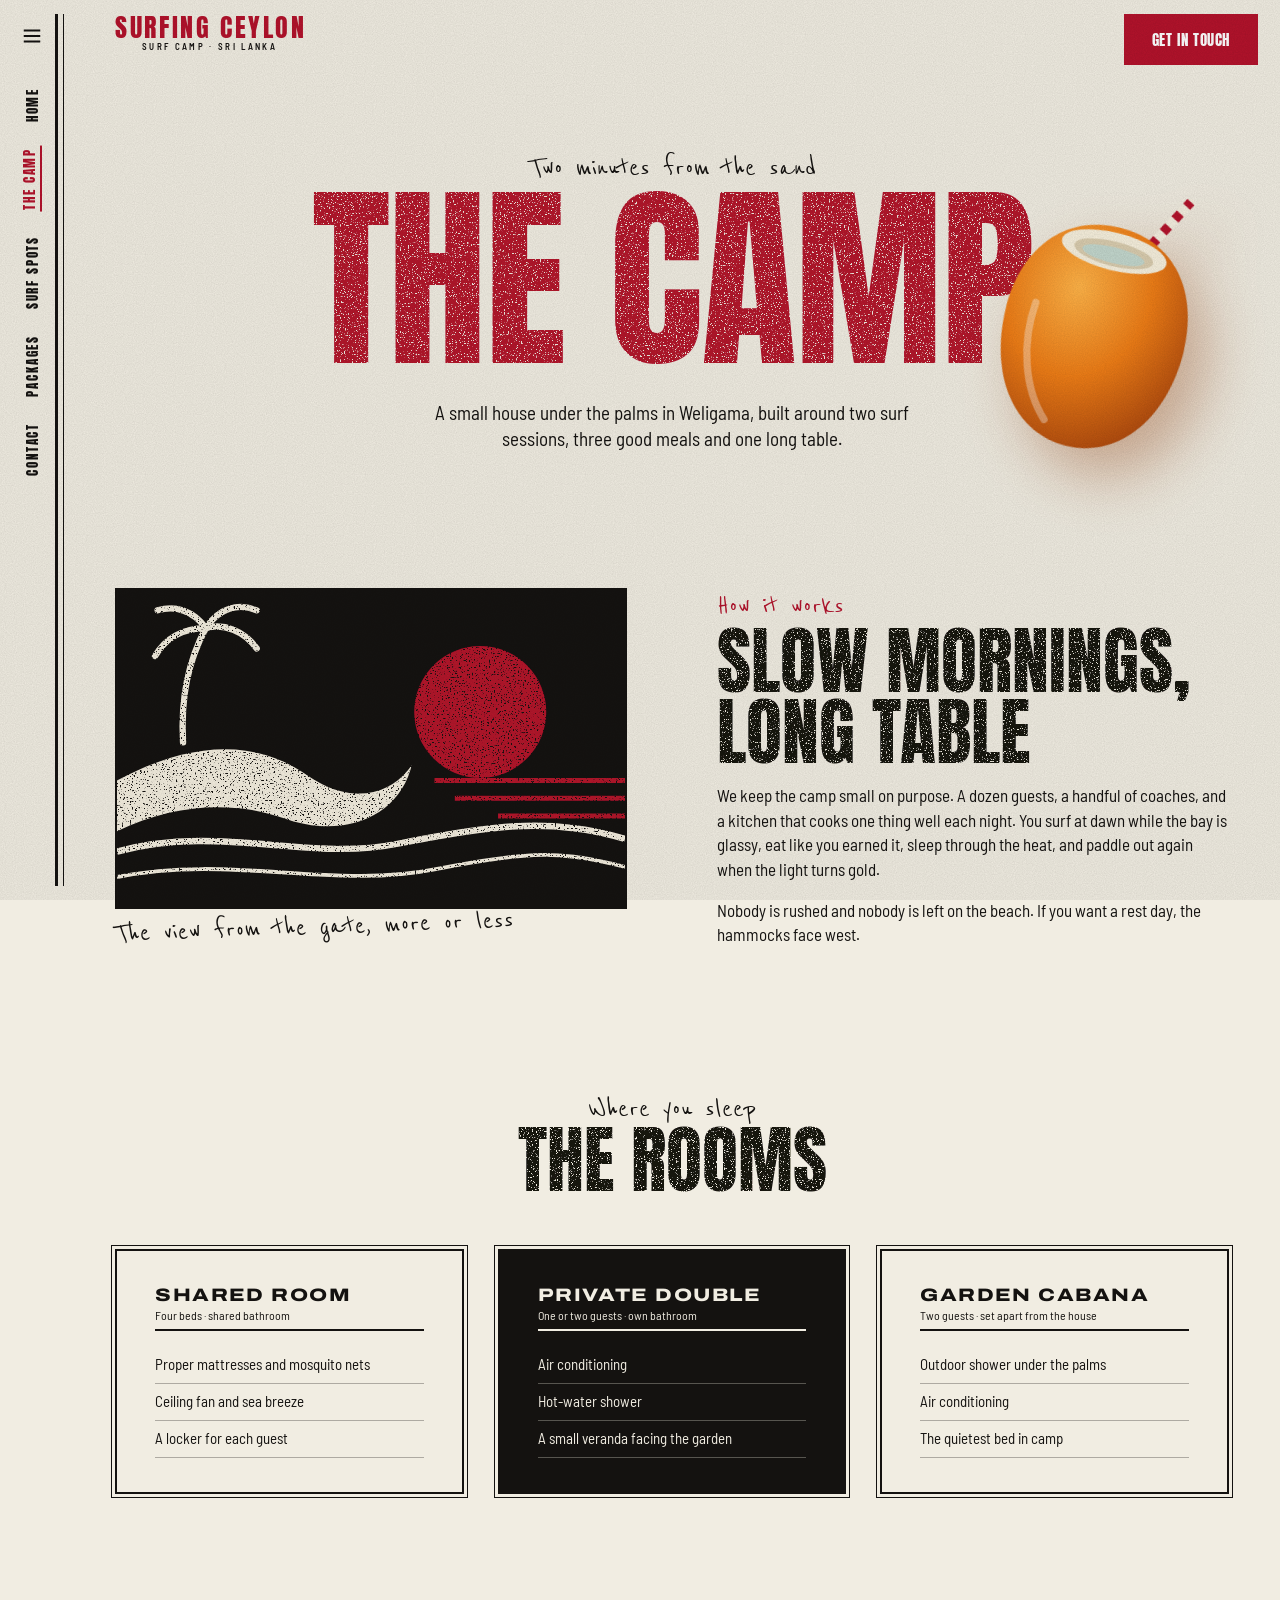
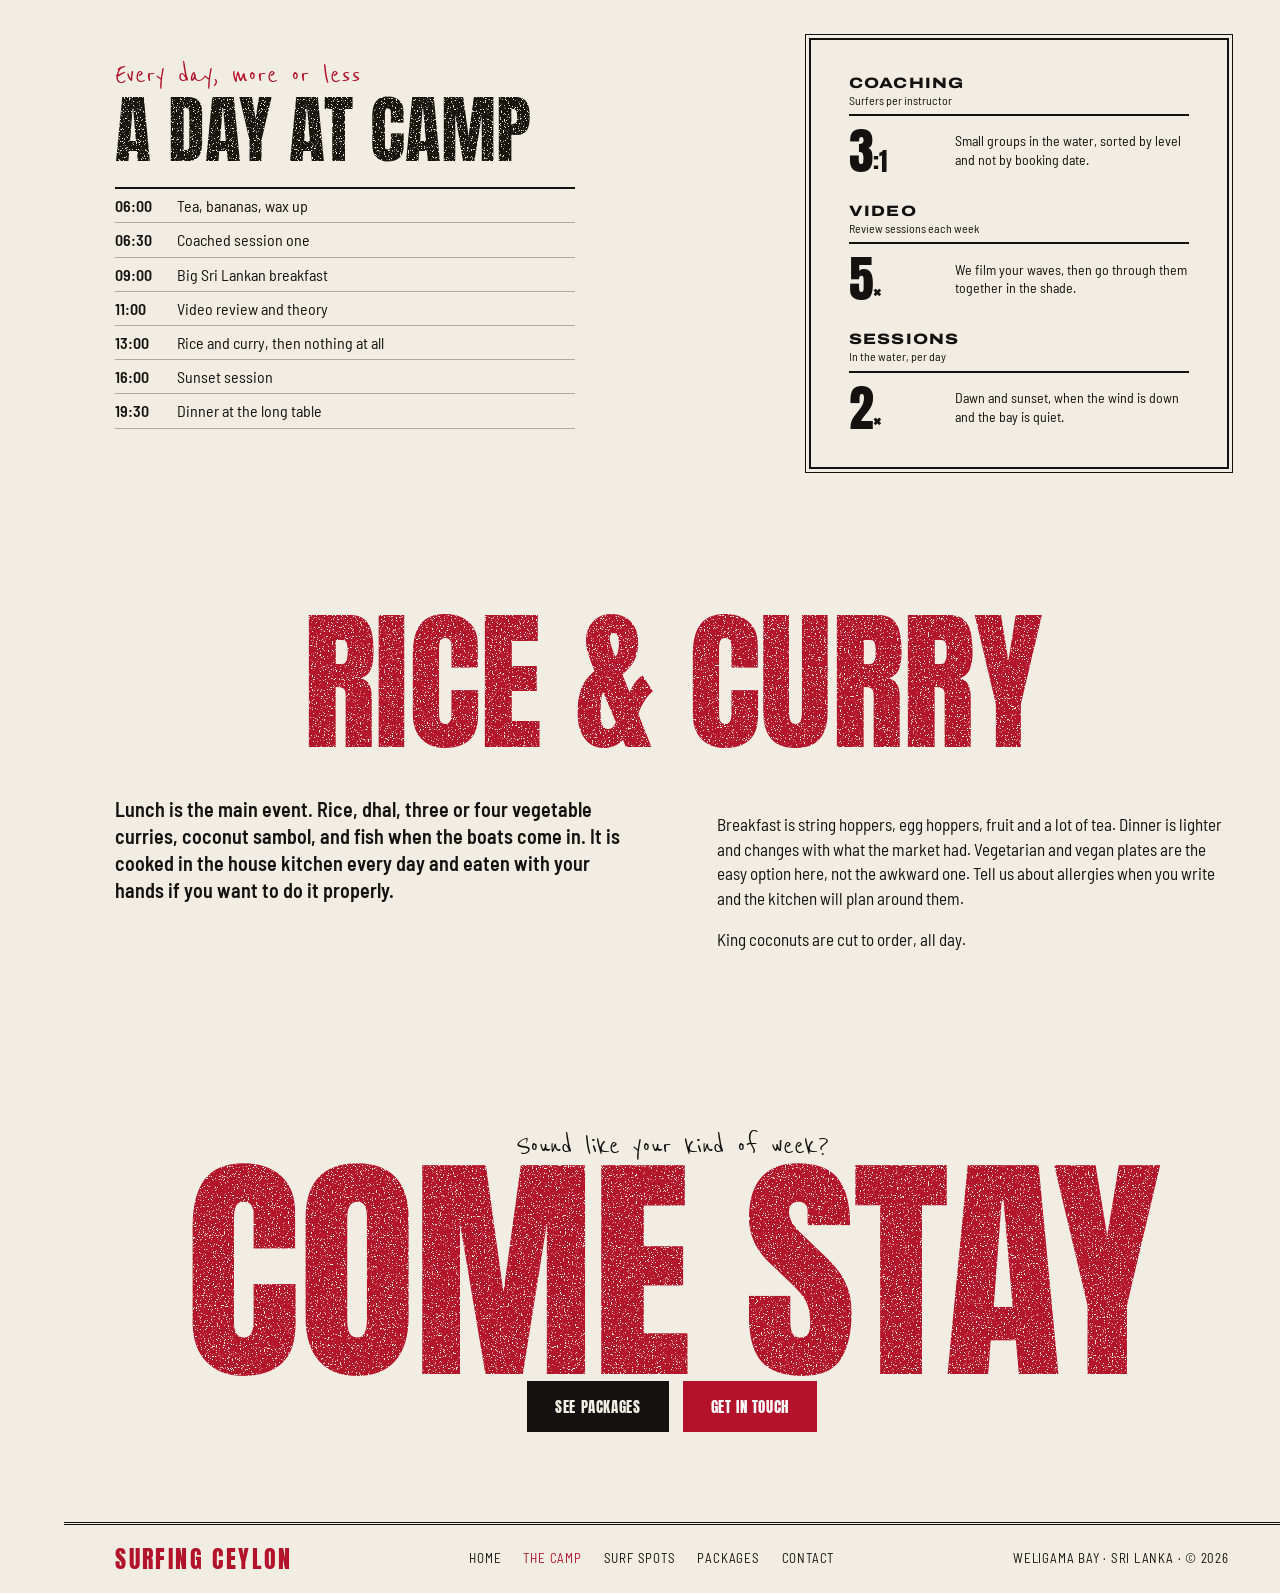
==== camp.html @ f2f85278 "Add Surfing Ceylon five-page site Co-Authored-By: Claude Fable 5.2 <noreply@anthropic.com>" ====
<!DOCTYPE html>
<html lang="en">
<head>
<meta charset="utf-8">
<meta name="viewport" content="width=device-width, initial-scale=1">
<title>The Camp — Surfing Ceylon</title>
<meta name="description" content="Rooms, food, coaching and daily life at Surfing Ceylon, a small surf camp two minutes from the sand in Weligama, Sri Lanka.">
<link rel="preconnect" href="https://fonts.googleapis.com">
<link rel="preconnect" href="https://fonts.gstatic.com" crossorigin>
<link href="https://fonts.googleapis.com/css2?family=Anton&family=Archivo:wdth,wght@125,800&family=Barlow+Semi+Condensed:wght@400;500;600&family=Reenie+Beanie&display=swap" rel="stylesheet">
<link rel="stylesheet" href="css/style.css">
</head>
<body data-page="camp">

<main>
  <section class="page-hero">
    <p class="script">Two minutes from the sand</p>
    <h1 class="mega red rough">The Camp</h1>
    <p class="intro">A small house under the palms in Weligama, built around two surf sessions, three good meals and one long table.</p>
    <svg class="hero-obj obj-coconut" viewBox="0 0 300 380" aria-hidden="true"><use href="#coconut"/></svg>
  </section>

  <section class="band split">
    <figure class="print wide-print">
      <svg viewBox="0 0 400 250" role="img" aria-label="Linocut of a sunset over a rolling wave"><use href="#linocut"/></svg>
      <figcaption class="script">The view from the gate, more or less</figcaption>
    </figure>
    <div class="copy">
      <p class="script">How it works</p>
      <h2 class="display rough">Slow mornings,<br>long table</h2>
      <p>We keep the camp small on purpose. A dozen guests, a handful of coaches, and a kitchen that cooks one thing well each night. You surf at dawn while the bay is glassy, eat like you earned it, sleep through the heat, and paddle out again when the light turns gold.</p>
      <p>Nobody is rushed and nobody is left on the beach. If you want a rest day, the hammocks face west.</p>
    </div>
  </section>

  <section class="band">
    <div class="section-head">
      <p class="script">Where you sleep</p>
      <h2 class="display rough">The rooms</h2>
    </div>
    <div class="pack-grid">
      <article class="spec pack">
        <h3>Shared Room</h3>
        <p class="stat-sub">Four beds · shared bathroom</p>
        <ul>
          <li>Proper mattresses and mosquito nets</li>
          <li>Ceiling fan and sea breeze</li>
          <li>A locker for each guest</li>
        </ul>
      </article>
      <article class="spec pack featured">
        <h3>Private Double</h3>
        <p class="stat-sub">One or two guests · own bathroom</p>
        <ul>
          <li>Air conditioning</li>
          <li>Hot-water shower</li>
          <li>A small veranda facing the garden</li>
        </ul>
      </article>
      <article class="spec pack">
        <h3>Garden Cabana</h3>
        <p class="stat-sub">Two guests · set apart from the house</p>
        <ul>
          <li>Outdoor shower under the palms</li>
          <li>Air conditioning</li>
          <li>The quietest bed in camp</li>
        </ul>
      </article>
    </div>
  </section>

  <section class="band split">
    <div class="copy">
      <p class="script">Every day, more or less</p>
      <h2 class="display rough">A day at camp</h2>
      <ul class="day">
        <li><b>06:00</b> Tea, bananas, wax up</li>
        <li><b>06:30</b> Coached session one</li>
        <li><b>09:00</b> Big Sri Lankan breakfast</li>
        <li><b>11:00</b> Video review and theory</li>
        <li><b>13:00</b> Rice and curry, then nothing at all</li>
        <li><b>16:00</b> Sunset session</li>
        <li><b>19:30</b> Dinner at the long table</li>
      </ul>
    </div>
    <div class="spec">
      <div class="stat">
        <h3>Coaching</h3>
        <p class="stat-sub">Surfers per instructor</p>
        <div class="stat-row"><strong>3<small>:1</small></strong><span>Small groups in the water, sorted by level and not by booking date.</span></div>
      </div>
      <div class="stat">
        <h3>Video</h3>
        <p class="stat-sub">Review sessions each week</p>
        <div class="stat-row"><strong>5<small>×</small></strong><span>We film your waves, then go through them together in the shade.</span></div>
      </div>
      <div class="stat">
        <h3>Sessions</h3>
        <p class="stat-sub">In the water, per day</p>
        <div class="stat-row"><strong>2<small>×</small></strong><span>Dawn and sunset, when the wind is down and the bay is quiet.</span></div>
      </div>
    </div>
  </section>

  <section class="band food">
    <h2 class="mega mid red rough">Rice &amp; Curry</h2>
    <div class="split start">
      <p class="lead">Lunch is the main event. Rice, dhal, three or four vegetable curries, coconut sambol, and fish when the boats come in. It is cooked in the house kitchen every day and eaten with your hands if you want to do it properly.</p>
      <div class="copy">
        <p>Breakfast is string hoppers, egg hoppers, fruit and a lot of tea. Dinner is lighter and changes with what the market had. Vegetarian and vegan plates are the easy option here, not the awkward one. Tell us about allergies when you write and the kitchen will plan around them.</p>
        <p>King coconuts are cut to order, all day.</p>
      </div>
    </div>
  </section>

  <section class="book">
    <p class="script">Sound like your kind of week?</p>
    <h2 class="mega red rough wide">Come stay</h2>
    <div class="book-actions">
      <a class="btn btn-black" href="packages.html">See packages</a>
      <a class="btn btn-red" href="contact.html">Get in touch</a>
    </div>
  </section>
</main>

<script src="js/site.js"></script>
</body>
</html>
---- css/style.css ----
:root {
  --paper: #f1ede2;
  --ink: #141210;
  --red: #b3122b;
  --rail: 64px;
  --pad: clamp(20px, 4vw, 56px);
  --gap: clamp(200px, 23vw, 310px); /* centre lane kept clear for the board */
}

* { box-sizing: border-box; margin: 0; }
html { scroll-behavior: smooth; }
body {
  background: var(--paper);
  color: var(--ink);
  font: 400 17px/1.45 "Barlow Semi Condensed", "Arial Narrow", sans-serif;
  padding-left: var(--rail);
  overflow-x: hidden;
}
/* paper grain */
body::before {
  content: "";
  position: fixed; inset: 0; z-index: 50; pointer-events: none;
  background: url("data:image/svg+xml,%3Csvg xmlns='http://www.w3.org/2000/svg' width='220' height='220'%3E%3Cfilter id='n'%3E%3CfeTurbulence type='fractalNoise' baseFrequency='.9' numOctaves='2'/%3E%3CfeColorMatrix values='0 0 0 0 0 0 0 0 0 0 0 0 0 0 0 0 0 0 .5 0'/%3E%3C/filter%3E%3Crect width='220' height='220' filter='url(%23n)'/%3E%3C/svg%3E");
  opacity: .22; mix-blend-mode: multiply;
}
.defs { position: absolute; }
a { color: inherit; }
.sr-only { position: absolute; width: 1px; height: 1px; overflow: hidden; clip-path: inset(50%); }

/* ---------- type ---------- */
.mega, .display, .btn, .logo-name, .menu a, .splat h3, .price, .stat strong, .lineup b {
  font-family: Anton, Impact, "Arial Narrow Bold", sans-serif;
  font-weight: 400; text-transform: uppercase;
}
.mega { font-size: clamp(64px, 15.5vw, 250px); line-height: .9; text-align: center; letter-spacing: -.01em; }
.mega.wide { font-size: clamp(64px, 19vw, 320px); white-space: nowrap; }
.display { font-size: clamp(46px, 5.8vw, 96px); line-height: .95; }
.red { color: var(--red); }
.rough { filter: url(#rough); }
.script { font: 400 clamp(26px, 2.4vw, 34px)/1 "Reenie Beanie", "Segoe Script", cursive; }

.btn {
  display: inline-block; padding: 13px 26px 12px;
  font-size: 15px; letter-spacing: .04em; text-decoration: none;
  border: 2px solid var(--ink); transition: transform .15s, background .15s, color .15s;
}
.btn:hover { transform: translate(-2px, -2px); }
.btn-black { background: var(--ink); color: var(--paper); }
.btn-black:hover { background: var(--paper); color: var(--ink); }
.btn-red { background: var(--red); border-color: var(--red); color: #fff; }
.btn-red:hover { background: var(--paper); color: var(--red); }
:focus-visible { outline: 3px solid var(--red); outline-offset: 3px; }

/* ---------- chrome ---------- */
.rail {
  position: fixed; left: 0; top: 0; bottom: 0; width: var(--rail); z-index: 30;
  display: flex; flex-direction: column; align-items: center; gap: 14px; padding-top: 16px;
}
.rail::after { /* double rule */
  content: ""; position: absolute; right: 0; top: 14px; bottom: 14px; width: 5px;
  border-left: 3px solid var(--ink); border-right: 1px solid var(--ink);
}
.rail-btn {
  width: 40px; height: 40px; display: grid; place-items: center;
  background: none; border: 0; color: var(--ink); cursor: pointer;
}
.rail-btn:hover { color: var(--red); }

.top {
  position: fixed; left: var(--rail); right: 0; top: 0; z-index: 20;
  display: flex; justify-content: space-between; align-items: flex-start;
  padding: 14px 22px 0 var(--pad); pointer-events: none;
}
.top > * { pointer-events: auto; }
.logo { text-decoration: none; color: var(--red); display: grid; text-align: center; }
.logo-name { font-size: 26px; line-height: 1; letter-spacing: .1em; margin-right: -.1em; white-space: nowrap; }
.logo-sub { font: 600 9px/1.6 "Barlow Semi Condensed", sans-serif; letter-spacing: .26em; text-transform: uppercase; color: var(--ink); }

.menu {
  position: fixed; inset: 0 auto 0 0; width: min(420px, 100vw); z-index: 40;
  background: var(--paper); border-right: 3px double var(--ink);
  padding: 22px 34px; display: flex; flex-direction: column; gap: 6px;
  transform: translateX(-102%); transition: transform .3s ease, visibility .3s; visibility: hidden;
}
.menu[hidden] { display: flex; }
.menu.open { transform: none; visibility: visible; }
.menu a { font-size: 46px; line-height: 1.12; text-decoration: none; }
.menu a:hover { color: var(--red); }
.menu-close { align-self: flex-start; background: none; border: 0; cursor: pointer; font: 600 14px "Barlow Semi Condensed", sans-serif; letter-spacing: .12em; text-transform: uppercase; margin-bottom: 26px; padding: 8px 0; }
.menu .script { margin-top: auto; color: var(--red); }

/* ---------- the board ---------- */
.board {
  position: fixed; left: 0; top: 0; z-index: 10; pointer-events: none;
  height: min(80vh, 780px); aspect-ratio: 220 / 640;
  will-change: transform; transform-origin: 50% 50%;
  filter: drop-shadow(34px 26px 34px rgba(150, 20, 28, .34)) drop-shadow(6px 4px 6px rgba(20, 18, 16, .25));
  opacity: 0;
}
.board.ready { opacity: 1; }
.board svg { width: 100%; height: 100%; display: block; }

/* ---------- layout ---------- */
main { position: relative; }
section { padding-inline: var(--pad); position: relative; }
.tri { display: grid; grid-template-columns: minmax(0, 1fr) var(--gap) minmax(0, 1fr); align-items: center; }

.hero { min-height: 72vh; padding-top: 12vh; }
.hero-note { position: absolute; right: var(--pad); bottom: 3vh; transform: rotate(-3deg); }

.camp { min-height: 100vh; padding-block: 12vh; }
.camp .col-l { max-width: 400px; }
.camp .col-l .script { margin-bottom: 18px; }
.camp .col-l > p:not(.script) { margin: 22px 0 26px; }
.camp .col-r { justify-self: end; width: min(100%, 360px); }

.spec { border: 2px solid var(--ink); outline: 1px solid var(--ink); outline-offset: 3px; padding: 34px 38px; }
.stat + .stat { margin-top: 26px; }
.stat h3, .pack h3 { font: 800 15px/1.2 Archivo, sans-serif; font-stretch: 125%; letter-spacing: .08em; text-transform: uppercase; }
.stat-sub { font-size: 12px; border-bottom: 2px solid var(--ink); padding-bottom: 5px; }
.stat-row { display: grid; grid-template-columns: 96px 1fr; gap: 10px; align-items: center; padding-top: 10px; font-size: 14px; line-height: 1.35; }
.stat strong { font-size: 50px; line-height: 1; letter-spacing: -.01em; }
.stat strong small { font-size: .5em; }
.stat a { font-weight: 600; font-size: 11px; text-transform: uppercase; letter-spacing: .04em; white-space: nowrap; }

.salt { padding-bottom: 8vh; }
.salt .mega { margin-bottom: 2vh; }
.salt .tri { align-items: start; }
.print { max-width: 340px; }
.print svg { display: block; width: 100%; border: 2px solid var(--ink); }
.print figcaption { margin-top: 10px; transform: rotate(-2deg); transform-origin: left; }
.prose { justify-self: end; max-width: 360px; font-size: 15px; }
.prose .lead { font-weight: 600; font-size: 17px; line-height: 1.35; }
.prose h3 { font: 800 13px/1.2 Archivo, sans-serif; font-stretch: 125%; letter-spacing: .08em; text-transform: uppercase; margin: 26px 0 8px; }
.day { list-style: none; padding: 0; margin-bottom: 18px; border-top: 2px solid var(--ink); }
.day li { display: grid; grid-template-columns: 62px 1fr; padding: 5px 0; border-bottom: 1px solid rgba(20, 18, 16, .3); }
.day b { font-weight: 600; }

.spots { min-height: 108vh; }
.splat { position: absolute; width: clamp(300px, 34vw, 470px); aspect-ratio: 1; color: #fff; text-align: center; }
.splat svg { position: absolute; inset: 0; width: 100%; height: 100%; overflow: visible; fill: var(--red); }
.splat-txt { position: absolute; left: 58%; top: 42%; transform: translate(-50%, -50%); width: 48%; font-size: clamp(13px, 1.2vw, 17px); line-height: 1.3; }
.splat h3 { font-size: clamp(20px, 2vw, 28px); line-height: 1.1; display: inline-block; border-bottom: 2px solid currentColor; margin-bottom: 8px; letter-spacing: .02em; }
.s1 { left: 3%; top: 4vh; }
.s2 { left: 15%; top: 44vh; width: clamp(280px, 30vw, 420px); }
.s2 svg { transform: rotate(-14deg); }
.s3 { right: 1%; top: 22vh; width: clamp(340px, 40vw, 560px); }
.s3 svg { fill: var(--ink); transform: rotate(10deg); }
.s3 .splat-txt { left: 57%; top: 43%; }
.coconut { position: absolute; left: 2%; bottom: -6vh; width: clamp(180px, 22vw, 320px); transform: rotate(-16deg); filter: drop-shadow(26px 22px 28px rgba(150, 60, 10, .35)); z-index: 2; }

.quiver { padding-block: 14vh 10vh; text-align: center; }
.quiver .display { margin-top: 4px; }
.lineup { list-style: none; padding: 0; margin: 5vh auto 0; display: flex; justify-content: center; align-items: flex-end; gap: clamp(18px, 4.5vw, 70px); --unit: clamp(250px, 46vh, 400px); }
.lineup li { display: grid; justify-items: center; font-size: 13px; line-height: 1.3; }
.lineup li > svg { height: calc(var(--unit) * var(--h)); width: auto; display: block; margin-bottom: 14px; filter: drop-shadow(10px 8px 10px rgba(20, 18, 16, .22)); }
.lineup b { font-size: 17px; letter-spacing: .03em; }
.slot { height: var(--unit); aspect-ratio: 220 / 640; margin-bottom: 14px; }
.slot svg { width: 100%; height: 100%; visibility: hidden; }
.quiver-note { margin-top: 5vh; font-weight: 600; }

.packages { padding-block: 10vh; text-align: center; }
.pack-grid { display: grid; grid-template-columns: repeat(3, minmax(0, 1fr)); gap: 34px; margin-top: 6vh; text-align: left; align-items: stretch; }
.pack { display: flex; flex-direction: column; position: relative; }
.pack h3 { font-size: 18px; }
.price { font-size: 76px; line-height: 1; margin: 18px 0 14px; filter: url(#rough); }
.price::before { content: "from"; display: block; font: 600 12px "Barlow Semi Condensed", sans-serif; letter-spacing: .12em; }
.pack ul { padding: 0; list-style: none; margin-bottom: 26px; }
.pack li { padding: 7px 0; border-bottom: 1px solid rgba(20, 18, 16, .3); font-size: 15px; }
.pack .btn { margin-top: auto; align-self: flex-start; }
.featured { background: var(--ink); color: var(--paper); }
.featured .stat-sub { border-color: var(--paper); }
.featured li { border-color: rgba(241, 237, 226, .3); }
.featured .price { color: #fff; filter: none; }
.tag { position: absolute; right: 22px; top: -16px; background: var(--red); color: #fff; padding: 4px 14px 2px; transform: rotate(4deg); }

.book { padding-block: 12vh 10vh; text-align: center; }
.book-copy { max-width: 420px; margin: 3vh auto; font-size: 18px; }
.book-actions { display: flex; gap: 14px; justify-content: center; flex-wrap: wrap; }

.foot { display: flex; flex-wrap: wrap; gap: 10px 30px; justify-content: space-between; align-items: center; padding: 22px var(--pad); border-top: 3px double var(--ink); font-size: 13px; letter-spacing: .06em; text-transform: uppercase; }
.foot .logo-name { color: var(--red); font-size: 24px; }

/* ---------- small screens: the board stays in the hero ---------- */
@media (max-width: 900px) {
  :root { --rail: 0px; }
  .rail { width: auto; bottom: auto; padding: 10px 0 0 8px; z-index: 31; }
  .rail::after { display: none; }
  .top { padding-left: 58px; }
  .logo-name { font-size: 19px; }
  .top .btn { padding: 10px 14px 9px; font-size: 13px; }
  .board { position: absolute; left: 50%; top: 13vh; height: 62vh; transform: translateX(-50%) rotate(14deg) !important; opacity: 1; }
  .hero { min-height: 84vh; padding-top: 18vh; }
  .hero-note { left: var(--pad); right: auto; }
  .tri { grid-template-columns: 1fr; gap: 40px; }
  .col-c { display: none; }
  .camp { padding-block: 8vh; }
  .camp .col-r, .prose { justify-self: stretch; width: auto; max-width: none; }
  .spots { min-height: 0; padding-block: 4vh 30vh; display: grid; justify-items: center; }
  .splat { position: relative; inset: auto; width: min(100%, 400px); margin-bottom: -40px; }
  .coconut { width: 170px; bottom: 2vh; }
  .lineup { flex-wrap: wrap; --unit: 230px; gap: 26px 22px; }
  .slot svg { visibility: visible; }
  .pack-grid { grid-template-columns: 1fr; }
}

@media (prefers-reduced-motion: reduce) {
  html { scroll-behavior: auto; }
  .btn, .menu { transition: none; }
}

/* =====================================================================
   Multi-page additions: rail tabs, inner-page heroes, shared blocks
   ===================================================================== */
.rail-nav { display: flex; flex-direction: column; align-items: center; gap: 22px; margin-top: 16px; }
.rail-nav a {
  writing-mode: vertical-rl; transform: rotate(180deg);
  font: 400 13px/1 Anton, Impact, sans-serif; letter-spacing: .14em; text-transform: uppercase;
  text-decoration: none; padding: 2px 0;
}
.rail-nav a:hover { color: var(--red); }
.rail-nav a[aria-current], .menu a[aria-current], .foot-nav a[aria-current] { color: var(--red); }
.rail-nav a[aria-current] { border-left: 2px solid var(--red); padding-left: 4px; }
@media (max-height: 640px) { .rail-nav { display: none; } }

.foot-nav { display: flex; flex-wrap: wrap; gap: 6px 22px; }
.foot-nav a { text-decoration: none; }
.foot-nav a:hover { color: var(--red); }

.more { margin-top: 20px; }
.spots-more { position: absolute; right: var(--pad); bottom: 7vh; z-index: 3; }

/* inner-page hero */
.page-hero { padding-top: 17vh; padding-bottom: 7vh; text-align: center; }
.page-hero .script { margin-bottom: 6px; }
.page-hero .intro { max-width: 540px; margin: 3.5vh auto 0; font-size: 19px; line-height: 1.4; }
.hero-obj { position: absolute; z-index: 3; pointer-events: none; }
.obj-board { right: 7%; top: 7vh; height: min(58vh, 520px); aspect-ratio: 220 / 640; transform: rotate(15deg);
  filter: drop-shadow(30px 24px 30px rgba(150, 20, 28, .34)) drop-shadow(6px 4px 6px rgba(20, 18, 16, .25)); }
.obj-board.flip { right: auto; left: 7%; transform: rotate(-15deg); }
.obj-board svg { width: 100%; height: 100%; display: block; }
.obj-coconut { right: 6%; top: 20vh; width: clamp(150px, 17vw, 250px); transform: rotate(14deg);
  filter: drop-shadow(26px 22px 28px rgba(150, 60, 10, .35)); }
.obj-coconut.left { right: auto; left: 6%; transform: rotate(-16deg); }

/* shared blocks */
.band { padding-block: 8vh; }
.band.narrow { max-width: 860px; margin-inline: auto; }
.split { display: grid; grid-template-columns: minmax(0, 1fr) minmax(0, 1fr); gap: clamp(30px, 7vw, 110px); align-items: center; }
.split.start { align-items: start; }
.section-head { text-align: center; }
.copy > p:not(.script) { margin-top: 16px; max-width: 520px; }
.copy .display { margin-top: 4px; }
.copy .script { color: var(--red); }
.lead { font-weight: 600; font-size: 20px; line-height: 1.35; }
.wide-print { max-width: none; }
.mega.mid { font-size: clamp(54px, 12vw, 200px); }
.food .split { margin-top: 5vh; }
.fine { margin-top: 30px; font-size: 14px; text-align: center; }
.split > .spec { justify-self: end; width: min(100%, 420px); }
.copy .day { margin-top: 22px; max-width: 460px; font-size: 16px; }
.stat-row.wide-num { grid-template-columns: 150px 1fr; }
.stat-row.wide-num strong { font-size: 40px; }
.pack:not(:has(.btn)) ul { margin-bottom: 0; }
.pack:not(:has(.price)) ul { margin-top: 16px; }

/* surf spot list */
.spot-list { list-style: none; padding: 0; border-bottom: 3px double var(--ink); }
.spot-row { display: grid; grid-template-columns: 110px minmax(0, 1fr) minmax(0, 330px); gap: 10px 40px; align-items: start; padding: 38px 0; border-top: 3px double var(--ink); }
.spot-row .num { font: 400 76px/0.9 Anton, Impact, sans-serif; color: var(--red); }
.spot-row .display { font-size: clamp(40px, 4.6vw, 72px); }
.spot-row p { margin-top: 12px; max-width: 520px; }
.facts { display: grid; grid-template-columns: auto 1fr; gap: 0 18px; font-size: 15px; }
.facts dt, .facts dd { padding: 7px 0; border-bottom: 1px solid rgba(20, 18, 16, .3); margin: 0; }
.facts dt, .contact-list b, .enquiry label { font: 800 11px/1.7 Archivo, sans-serif; font-stretch: 125%; letter-spacing: .08em; text-transform: uppercase; }

/* lists */
.ticks, .price-list, .contact-list { list-style: none; padding: 0; margin-top: 22px; border-top: 2px solid var(--ink); }
.ticks li, .price-list li, .contact-list li { padding: 9px 0; border-bottom: 1px solid rgba(20, 18, 16, .3); }
.ticks li { padding-left: 28px; position: relative; }
.ticks li::before { content: "~"; position: absolute; left: 2px; top: 3px; color: var(--red); font: 400 26px/1 Anton, sans-serif; }
.price-list li { display: flex; justify-content: space-between; gap: 20px; align-items: baseline; }
.price-list b { font: 400 22px/1 Anton, Impact, sans-serif; }
.contact-list li { display: grid; grid-template-columns: 120px 1fr; gap: 12px; align-items: baseline; font-size: 18px; }
.contact-list a:hover { color: var(--red); }

/* faq */
.faq { border-bottom: 2px solid var(--ink); }
.faq:first-of-type { border-top: 2px solid var(--ink); margin-top: 5vh; }
.faq summary { cursor: pointer; list-style: none; padding: 18px 40px 16px 0; position: relative; font: 400 clamp(20px, 2.1vw, 26px)/1.2 Anton, Impact, sans-serif; text-transform: uppercase; letter-spacing: .02em; }
.faq summary::-webkit-details-marker { display: none; }
.faq summary::after { content: "+"; position: absolute; right: 4px; top: 12px; font-size: 32px; color: var(--red); }
.faq[open] summary::after { content: "–"; }
.faq summary:hover { color: var(--red); }
.faq p { padding: 0 40px 20px 0; max-width: 640px; }

/* fully-booked popup */
.bookable { cursor: pointer; transition: transform .15s; }
.bookable:hover { transform: translateY(-4px); }
.full {
  margin: auto; width: min(480px, calc(100vw - 32px)); padding: 40px 34px 34px;
  background: var(--paper); color: var(--ink); text-align: center;
  border: 2px solid var(--ink); box-shadow: 0 0 0 4px var(--paper), 0 0 0 5px var(--ink), 14px 16px 0 5px var(--red);
  overflow: visible;
}
.full::backdrop { background: rgba(20, 18, 16, .66); }
.full .display { font-size: clamp(44px, 9vw, 68px); margin: 6px 0 16px; }
.full-copy { margin: 0 auto 24px; max-width: 340px; }
.full-x { position: absolute; right: 8px; top: 6px; width: 40px; height: 40px; background: none; border: 0; font-size: 18px; cursor: pointer; color: var(--ink); }
.full-x:hover { color: var(--red); }
.full .btn { cursor: pointer; }
@media (prefers-reduced-motion: reduce) { .bookable { transition: none; } }

/* =====================================================================
   Motion: page curtain, hero entrances, scroll reveals, small hovers
   ===================================================================== */
:root { --ease: cubic-bezier(.2, .7, .2, 1); --snap: cubic-bezier(.7, 0, .2, 1); }

/* red curtain: covers every page load, lifts away, and drops again on the way out */
body::after {
  content: "Surfing Ceylon";
  position: fixed; left: 0; top: 0; width: 100%; height: calc(100% + 34px); z-index: 100; pointer-events: none;
  display: grid; place-items: center; padding-bottom: 34px;
  background: var(--red); color: var(--paper);
  font: 400 clamp(40px, 9vw, 130px)/1 Anton, Impact, sans-serif; text-transform: uppercase; letter-spacing: .03em;
  /* scalloped bottom edge, like the lip of a wave */
  -webkit-mask: linear-gradient(#000 0 0) top / 100% calc(100% - 34px) no-repeat, radial-gradient(circle 34px at 34px 0, #000 97%, transparent) bottom / 68px 34px repeat-x;
          mask: linear-gradient(#000 0 0) top / 100% calc(100% - 34px) no-repeat, radial-gradient(circle 34px at 34px 0, #000 97%, transparent) bottom / 68px 34px repeat-x;
  animation: curtain-out .8s var(--snap) .4s both;
}
html.leaving body::after { animation: curtain-in .42s var(--snap) both; }
@keyframes curtain-out { to { transform: translateY(-106%); } }
@keyframes curtain-in { from { transform: translateY(106%); } to { transform: none; } }

/* hero entrances, timed to follow the curtain */
@keyframes stamp { from { opacity: 0; scale: 1.14; } }
@keyframes rise { from { opacity: 0; translate: 0 26px; } }
@keyframes drop { from { opacity: 0; translate: 0 -70px; rotate: -12deg; } }
.hero .mega, .page-hero .mega { animation: stamp .7s var(--ease) .75s both; }
.page-hero .script { animation: rise .6s var(--ease) .7s both; }
.page-hero .intro, .hero-note { animation: rise .7s var(--ease) 1.05s both; }
.hero-obj, .board svg { animation: drop .9s var(--ease) .95s both; }

/* scroll reveals (classes are added by site.js, so nothing is hidden without it) */
.js-anim .reveal {
  opacity: 0; translate: 0 30px;
  transition: opacity .7s var(--ease), translate .7s var(--ease), scale .7s var(--ease), transform .15s;
  transition-delay: var(--d, 0ms), var(--d, 0ms), var(--d, 0ms), 0s;
}
.js-anim .mega.reveal { translate: none; scale: 1.1; }
.js-anim .splat.reveal { translate: none; scale: .45; transition-timing-function: ease, ease, cubic-bezier(.3, 1.5, .5, 1), ease; }
.js-anim .spot-row.reveal { translate: -36px 0; }
.js-anim .reveal.in { opacity: 1; translate: none; scale: 1; }

/* small hovers */
.lineup li > svg, .slot { transition: translate .25s var(--ease), rotate .25s var(--ease); }
.lineup li:hover > svg { translate: 0 -12px; rotate: 3deg; }
.spot-row .num { transition: translate .25s var(--ease); }
.spot-row:hover .num { translate: 8px 0; }
.rail-nav a, .foot-nav a, .menu a { transition: color .15s, translate .2s var(--ease); }
.menu a:hover { translate: 10px 0; }
.menu.open a { animation: rise .45s var(--ease) both; }
.menu.open a:nth-of-type(2) { animation-delay: .05s; }
.menu.open a:nth-of-type(3) { animation-delay: .1s; }
.menu.open a:nth-of-type(4) { animation-delay: .15s; }
.menu.open a:nth-of-type(5) { animation-delay: .2s; }

/* popup */
.full[open] { animation: pop .4s cubic-bezier(.3, 1.4, .5, 1) both; }
.full[open]::backdrop { animation: fade .3s both; }
@keyframes pop { from { opacity: 0; scale: .8; rotate: -3deg; } }
@keyframes fade { from { opacity: 0; } }

@media (prefers-reduced-motion: reduce) {
  body::after { display: none; }
  .hero .mega, .page-hero .mega, .page-hero .script, .page-hero .intro, .hero-note, .hero-obj, .board svg,
  .menu.open a, .full[open], .full[open]::backdrop { animation: none; }
  .lineup li > svg, .spot-row .num, .menu a { transition: none; translate: none; rotate: none; }
}

/* enquiry form */
.enquiry { display: grid; gap: 16px; }
.enquiry h3 { font: 800 16px/1.2 Archivo, sans-serif; font-stretch: 125%; letter-spacing: .08em; text-transform: uppercase; }
.enquiry .stat-sub { margin-top: -12px; }
.enquiry label { display: grid; gap: 5px; }
.enquiry input, .enquiry select, .enquiry textarea {
  font: 400 17px/1.3 "Barlow Semi Condensed", sans-serif; letter-spacing: 0; text-transform: none;
  color: var(--ink); background: rgba(255, 255, 255, .45); border: 2px solid var(--ink); border-radius: 0; padding: 10px 12px; width: 100%;
}
.enquiry textarea { resize: vertical; }
.enquiry input:focus, .enquiry select:focus, .enquiry textarea:focus { outline: 3px solid var(--red); outline-offset: 1px; }
.enquiry .btn { justify-self: start; cursor: pointer; }

@media (max-width: 900px) {
  .rail-nav { display: none; }
  .spots-more { position: static; margin: 50px 0 0; z-index: 3; }
  .page-hero { padding-top: 15vh; }
  .obj-board, .obj-board.flip { height: 22vh; top: 6vh; left: auto; right: -2px; }
  .obj-coconut, .obj-coconut.left { width: 96px; top: 9vh; left: auto; right: 6px; }
  .page-hero .intro { font-size: 17px; }
  .split { grid-template-columns: 1fr; gap: 36px; }
  .split > .spec { justify-self: stretch; width: auto; }
  .spot-row { grid-template-columns: 1fr; padding: 28px 0; }
  .spot-row .num { font-size: 52px; }
  .contact-list li { grid-template-columns: 1fr; gap: 0; }
  .foot { justify-content: flex-start; }
}
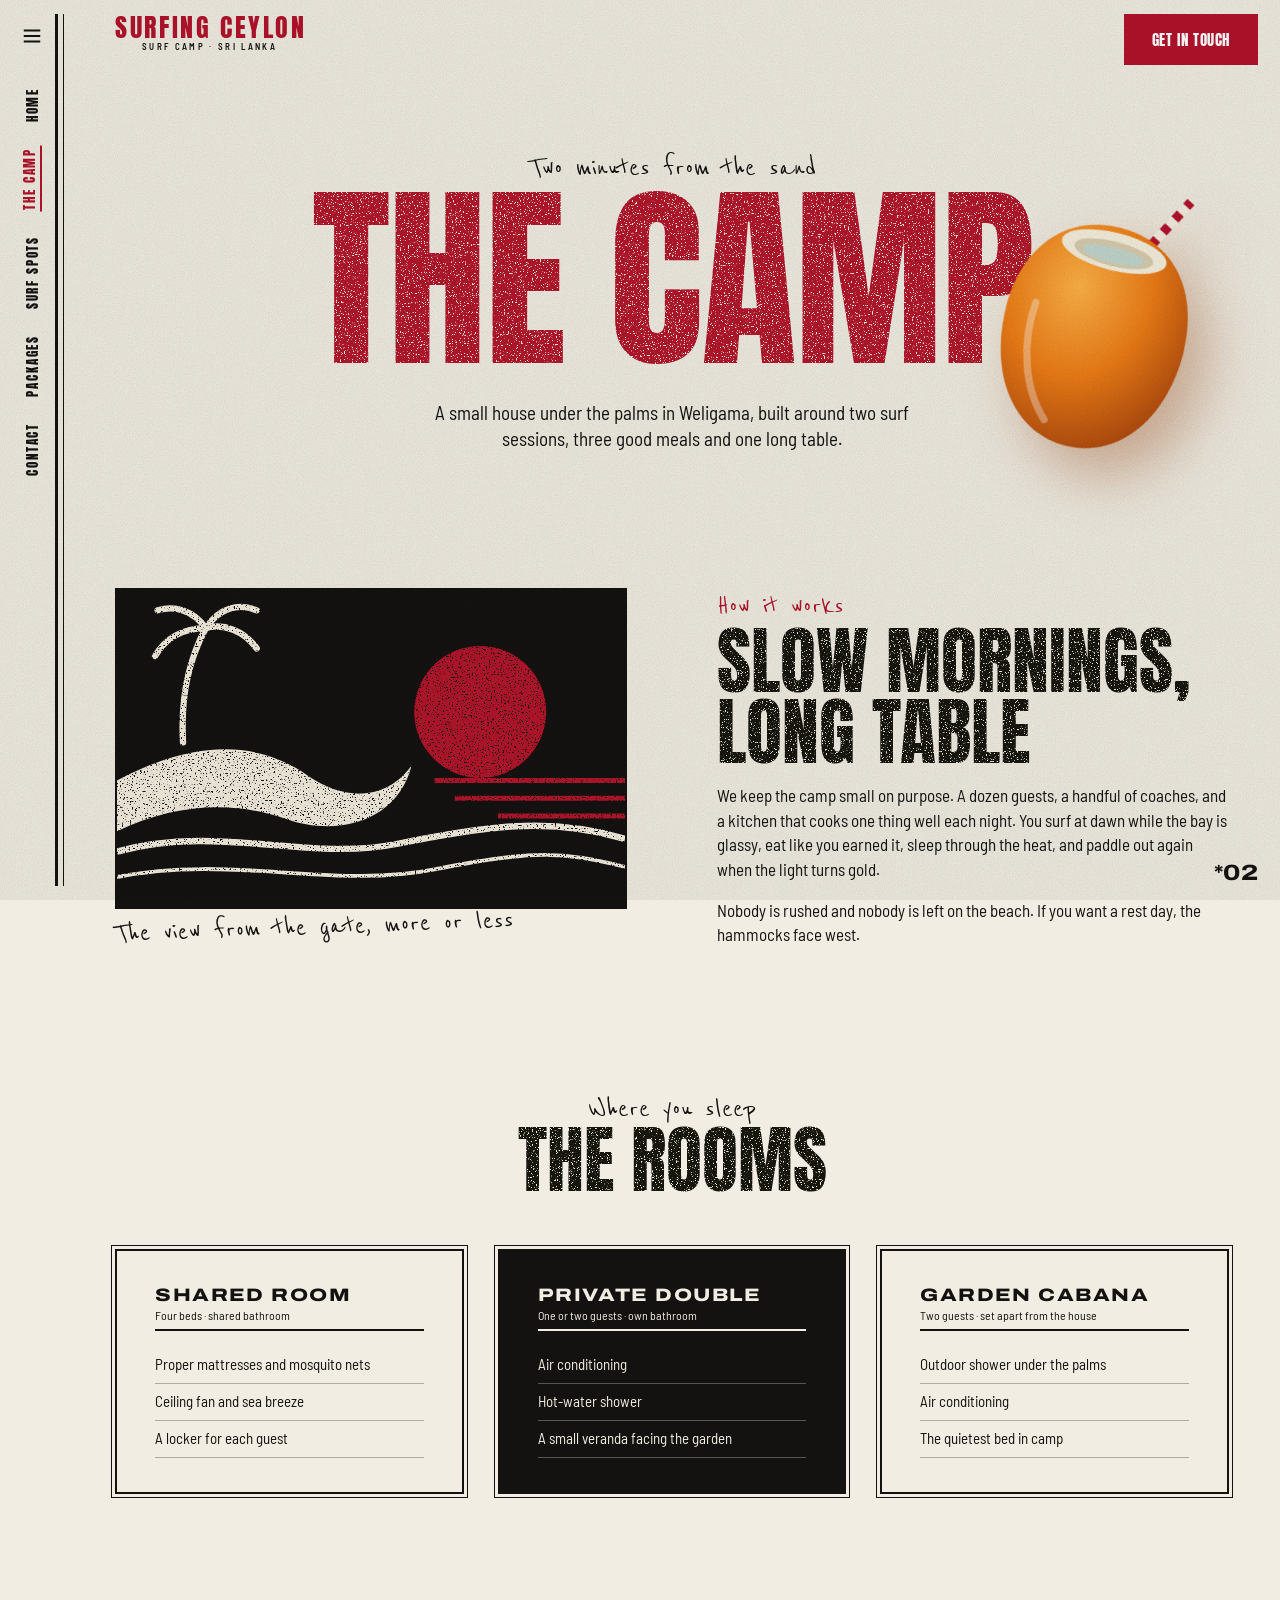
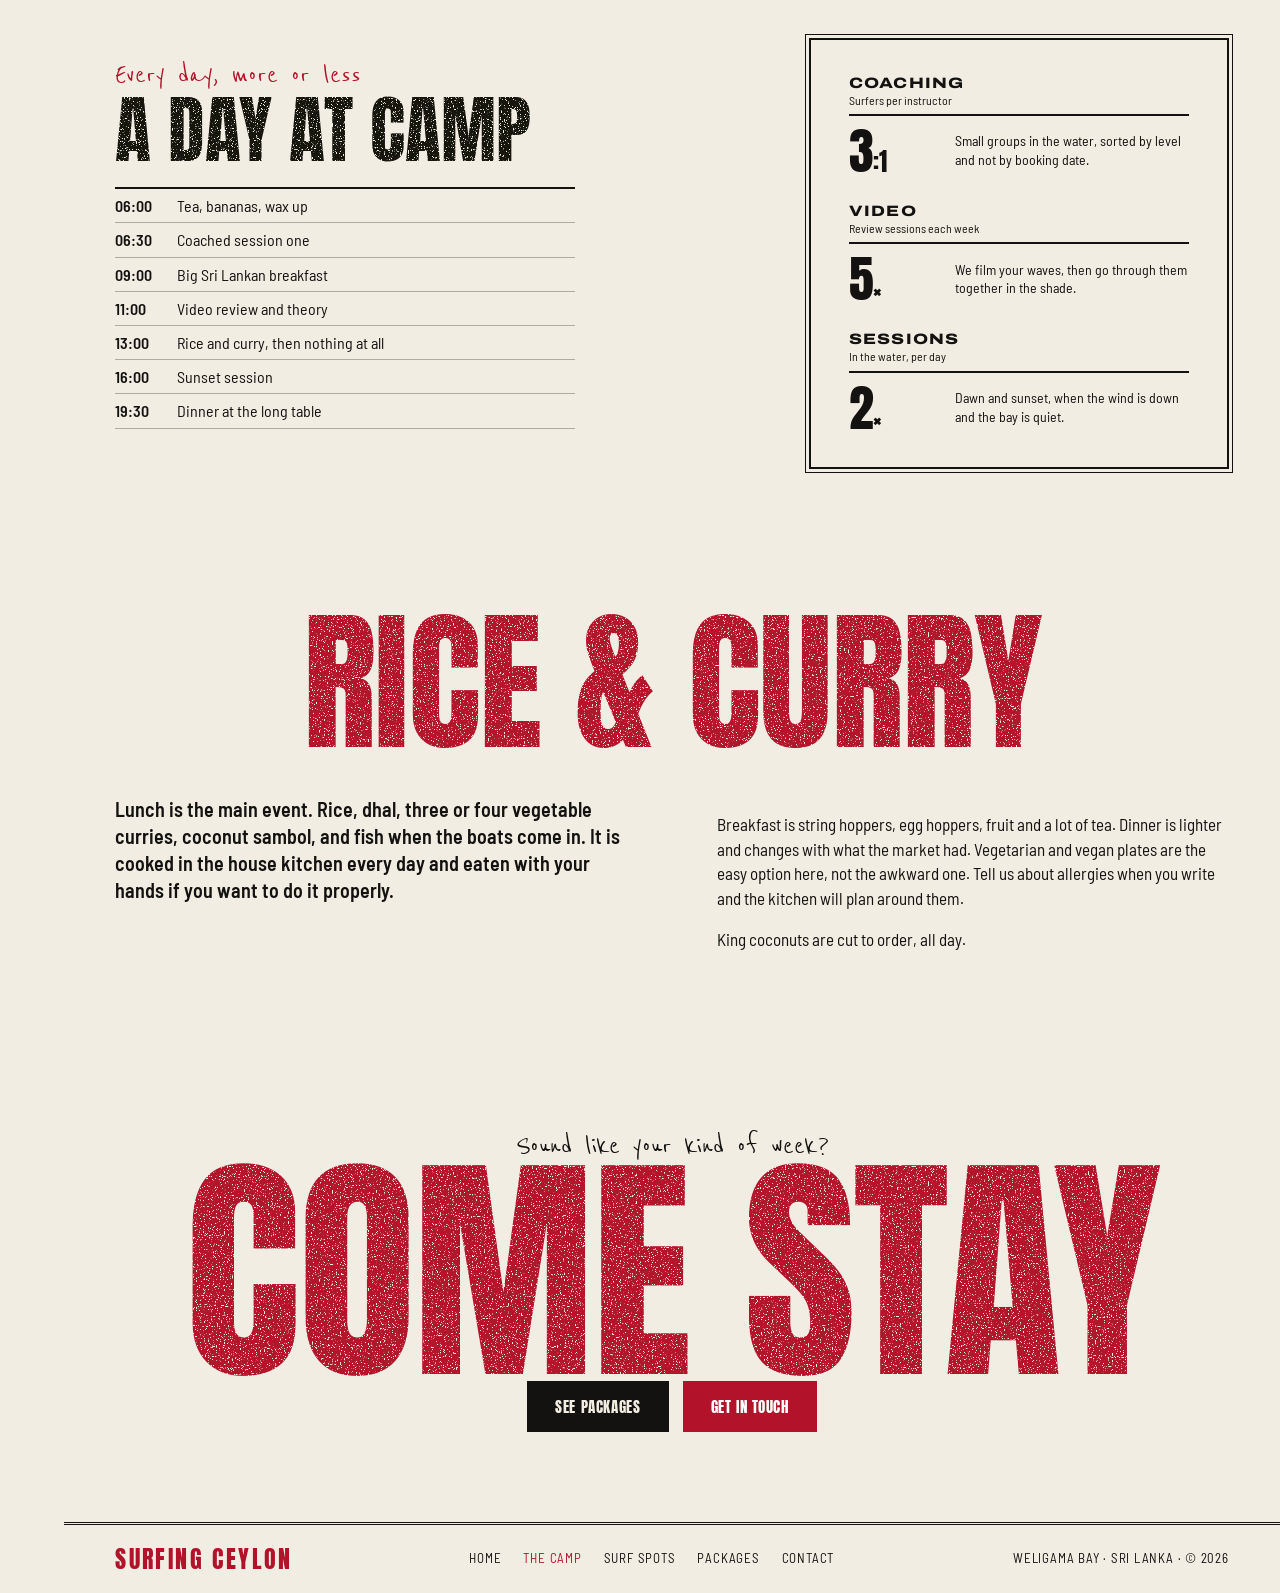
==== commit e585cb72: "Replace loading curtain with sideways page slide and page counter Co-Authored-By: Claude Fable 5.2 <" ====
--- a/camp.html
+++ b/camp.html
@@ -9,6 +9,13 @@
 <link rel="preconnect" href="https://fonts.gstatic.com" crossorigin>
 <link href="https://fonts.googleapis.com/css2?family=Anton&family=Archivo:wdth,wght@125,800&family=Barlow+Semi+Condensed:wght@400;500;600&family=Reenie+Beanie&display=swap" rel="stylesheet">
 <link rel="stylesheet" href="css/style.css">
+<script>
+/* page slide: decide the arrival direction before anything is painted */
+(function (d) {
+  d.classList.add('enter');
+  try { if (sessionStorage.getItem('sc_dir') === 'left') d.classList.add('from-left'); } catch (e) {}
+})(document.documentElement);
+</script>
 </head>
 <body data-page="camp">
 
--- a/css/style.css
+++ b/css/style.css
@@ -312,34 +312,51 @@
 @media (prefers-reduced-motion: reduce) { .bookable { transition: none; } }
 
 /* =====================================================================
-   Motion: page curtain, hero entrances, scroll reveals, small hovers
+   Motion: hero entrances, scroll reveals, small hovers
    ===================================================================== */
 :root { --ease: cubic-bezier(.2, .7, .2, 1); --snap: cubic-bezier(.7, 0, .2, 1); }
 
-/* red curtain: covers every page load, lifts away, and drops again on the way out */
-body::after {
-  content: "Surfing Ceylon";
-  position: fixed; left: 0; top: 0; width: 100%; height: calc(100% + 34px); z-index: 100; pointer-events: none;
-  display: grid; place-items: center; padding-bottom: 34px;
-  background: var(--red); color: var(--paper);
-  font: 400 clamp(40px, 9vw, 130px)/1 Anton, Impact, sans-serif; text-transform: uppercase; letter-spacing: .03em;
-  /* scalloped bottom edge, like the lip of a wave */
-  -webkit-mask: linear-gradient(#000 0 0) top / 100% calc(100% - 34px) no-repeat, radial-gradient(circle 34px at 34px 0, #000 97%, transparent) bottom / 68px 34px repeat-x;
-          mask: linear-gradient(#000 0 0) top / 100% calc(100% - 34px) no-repeat, radial-gradient(circle 34px at 34px 0, #000 97%, transparent) bottom / 68px 34px repeat-x;
-  animation: curtain-out .8s var(--snap) .4s both;
-}
-html.leaving body::after { animation: curtain-in .42s var(--snap) both; }
-@keyframes curtain-out { to { transform: translateY(-106%); } }
-@keyframes curtain-in { from { transform: translateY(106%); } to { transform: none; } }
-
-/* hero entrances, timed to follow the curtain */
-@keyframes stamp { from { opacity: 0; scale: 1.14; } }
+/* hero entrances */
 @keyframes rise { from { opacity: 0; translate: 0 26px; } }
-@keyframes drop { from { opacity: 0; translate: 0 -70px; rotate: -12deg; } }
-.hero .mega, .page-hero .mega { animation: stamp .7s var(--ease) .75s both; }
-.page-hero .script { animation: rise .6s var(--ease) .7s both; }
-.page-hero .intro, .hero-note { animation: rise .7s var(--ease) 1.05s both; }
-.hero-obj, .board svg { animation: drop .9s var(--ease) .95s both; }
+
+/* ---------- page slide ----------
+   Pages pan sideways like slides. The new page arrives from the right (or from the
+   left when going back to an earlier tab), and the old one leaves the other way.
+   Headline, small text and artwork each travel a different distance, which gives
+   the layered, parallax feel. Classes are set by the inline script in each page's
+   <head> (arriving) and by site.js (leaving). --sx is the direction: 1 right, -1 left. */
+html.enter { --sx: 1; }
+html.enter.from-left { --sx: -1; }
+html.leaving { --sx: -1; }
+html.leaving.to-right { --sx: 1; }
+
+@keyframes pan-in  { from { transform: translateX(calc(var(--sx) * 100vw)); } }
+@keyframes lag-in  { from { translate: calc(var(--sx) * var(--lag)) 0; } }
+@keyframes pan-out { to   { transform: translateX(calc(var(--sx) * 100vw)); } }
+@keyframes lag-out { to   { translate: calc(var(--sx) * var(--lag)) 0; } }
+
+html.enter main > section, html.enter .foot { animation: pan-in 1.05s var(--snap) backwards; }
+html.enter :is(.hero, .page-hero) .mega { --lag: 55vw; animation: lag-in 1.3s var(--snap) backwards; }
+html.enter :is(.page-hero .script, .page-hero .intro, .hero-note) { --lag: 24vw; animation: lag-in 1.2s var(--snap) backwards; }
+html.enter .hero-obj { --lag: 70vw; animation: lag-in 1.45s var(--snap) backwards; }
+html.enter .board svg { --lag: 150vw; animation: lag-in 1.45s var(--snap) backwards; }
+
+html.leaving main > section, html.leaving .foot { animation: pan-out .6s cubic-bezier(.6, 0, .9, .3) forwards; }
+html.leaving :is(.hero, .page-hero) .mega { --lag: 40vw; animation: lag-out .6s cubic-bezier(.6, 0, .9, .3) forwards; }
+html.leaving :is(.hero-obj, .display, .spec, .print) { --lag: 22vw; animation: lag-out .6s cubic-bezier(.6, 0, .9, .3) forwards; }
+html.leaving .board svg { --lag: 150vw; animation: lag-out .6s cubic-bezier(.6, 0, .9, .3) forwards; }
+
+/* page number, bottom right: rolls from the last page's number to this one */
+.pager {
+  position: fixed; right: 22px; bottom: 16px; z-index: 20; pointer-events: none;
+  font: 800 22px/1 Archivo, sans-serif; font-stretch: 125%; letter-spacing: .02em;
+}
+.pager-roll { display: inline-block; height: 1em; overflow: hidden; vertical-align: bottom; }
+.pager-roll i { display: block; font-style: normal; animation: roll-up .9s var(--snap) .3s both; }
+.pager-roll.down i { animation-name: roll-down; }
+@keyframes roll-up { from { translate: 0 0; } to { translate: 0 -1em; } }
+@keyframes roll-down { from { translate: 0 -1em; } to { translate: 0 0; } }
+@media (max-width: 900px) { .pager { font-size: 15px; right: 12px; bottom: 10px; } }
 
 /* scroll reveals (classes are added by site.js, so nothing is hidden without it) */
 .js-anim .reveal {
@@ -372,7 +389,8 @@
 @keyframes fade { from { opacity: 0; } }
 
 @media (prefers-reduced-motion: reduce) {
-  body::after { display: none; }
+  html.enter main > section, html.enter .foot, html.leaving main > section, html.leaving .foot, .pager-roll i,
+  .display, .spec, .print,
   .hero .mega, .page-hero .mega, .page-hero .script, .page-hero .intro, .hero-note, .hero-obj, .board svg,
   .menu.open a, .full[open], .full[open]::backdrop { animation: none; }
   .lineup li > svg, .spot-row .num, .menu a { transition: none; translate: none; rotate: none; }
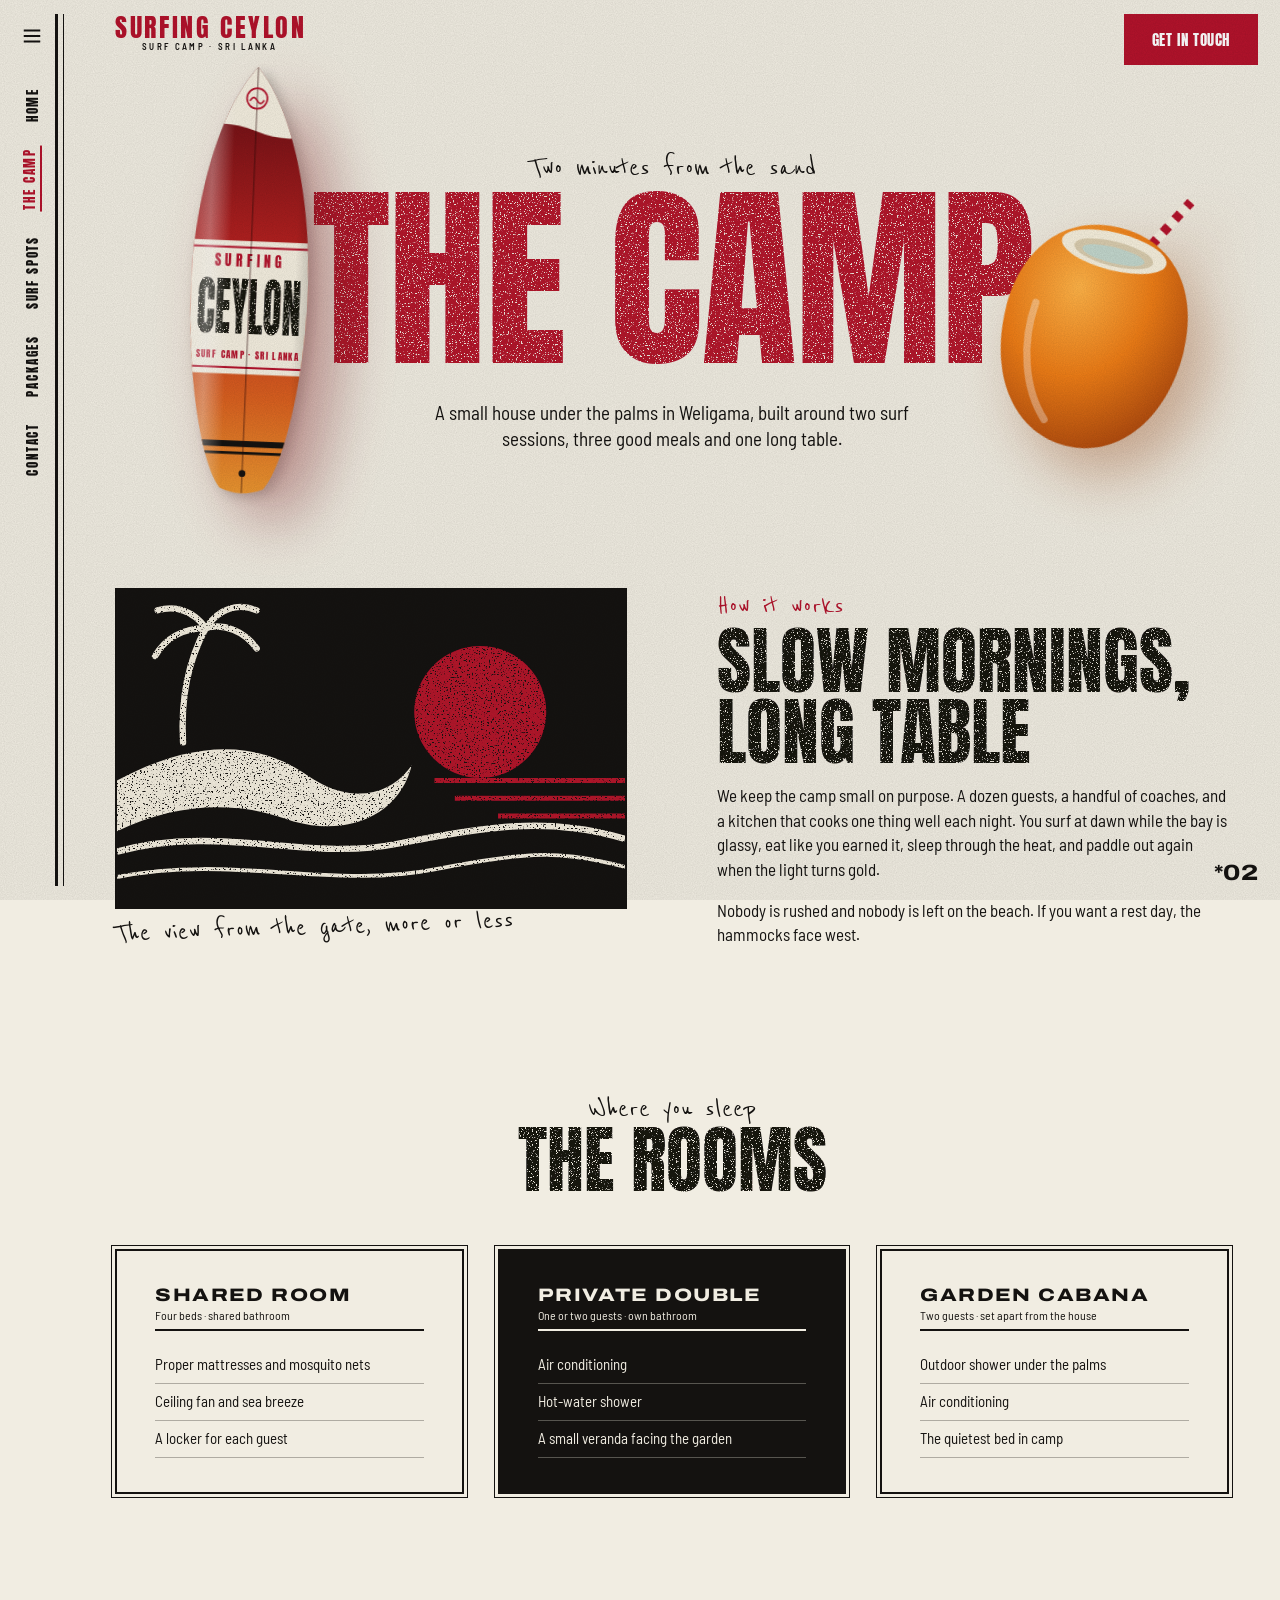
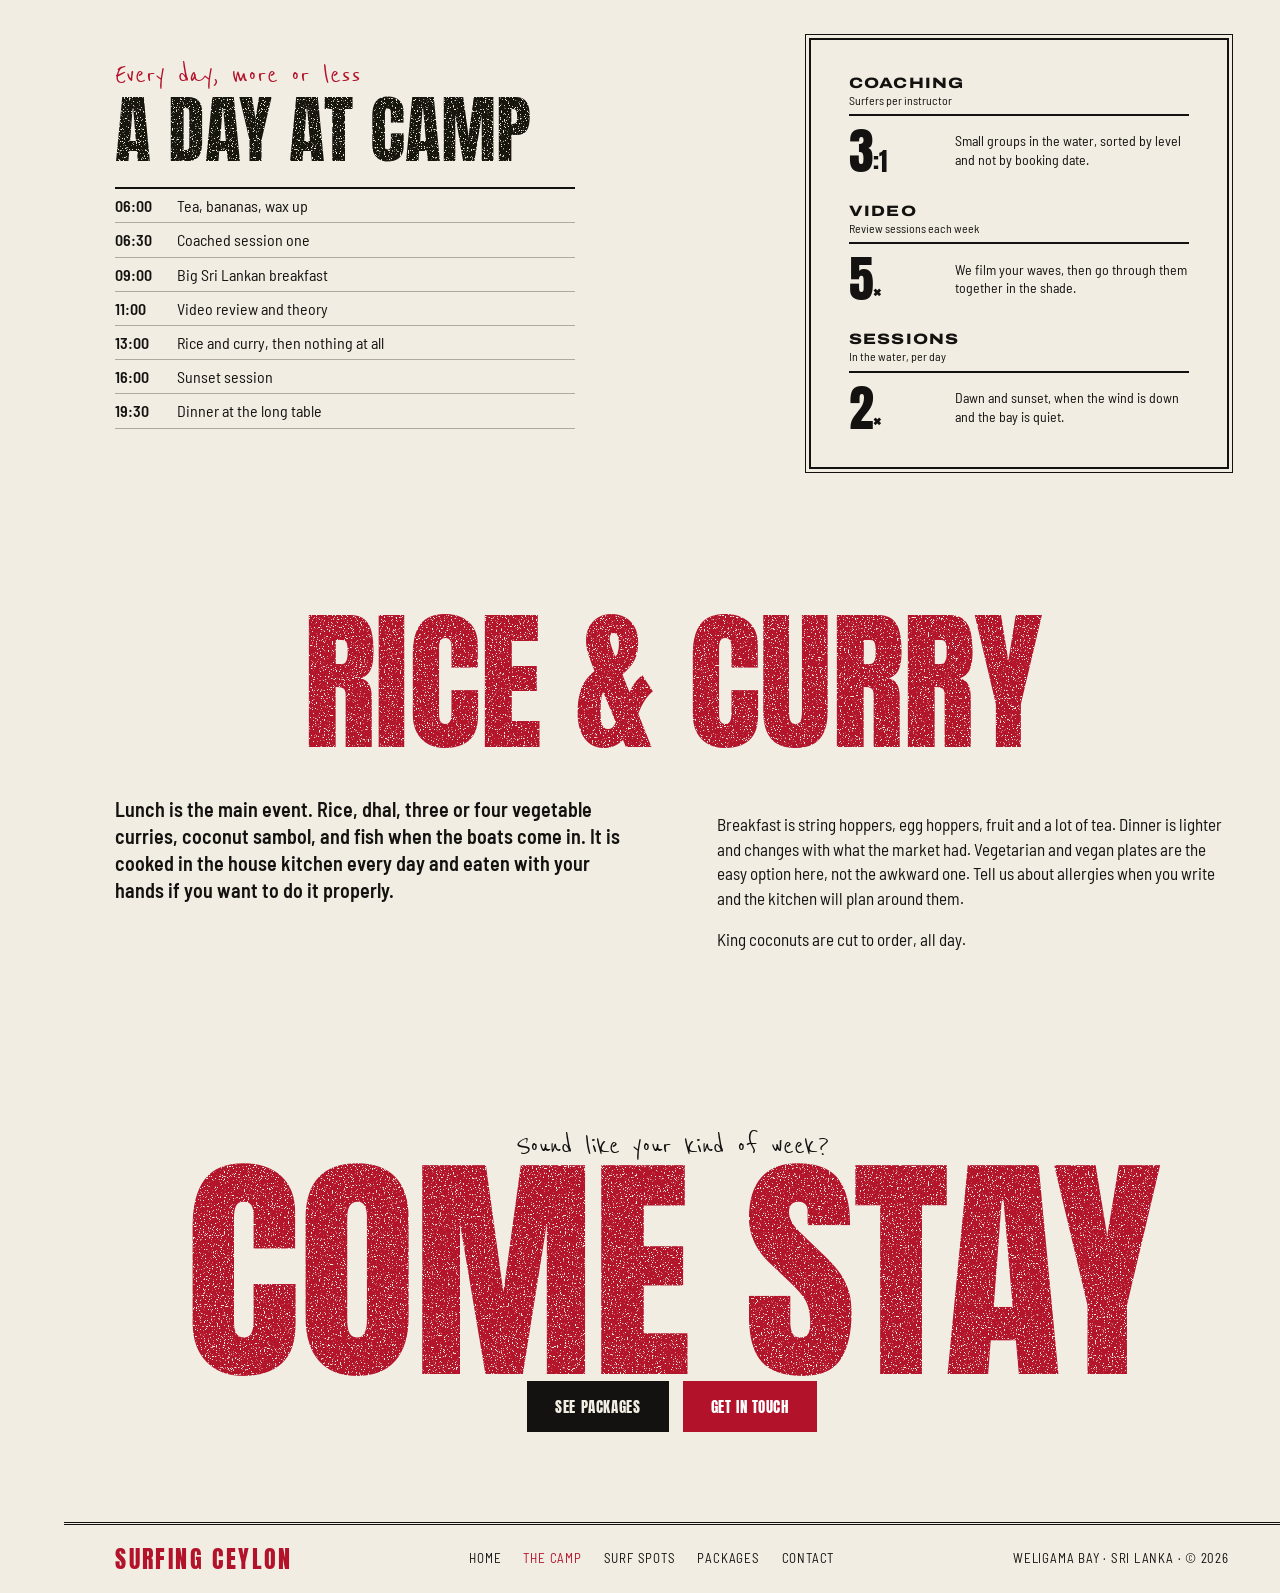
==== commit d9b4f58d: "Add scroll-path boards to inner pages, side view finish, overflow fix Co-Authored-By: Claude Fable 5" ====
--- a/camp.html
+++ b/camp.html
@@ -20,6 +20,8 @@
 <body data-page="camp">
 
 <main>
+  <!-- board that rides a curved path down the page as you scroll (see "path board" in js/site.js) -->
+  <div class="hero-obj obj-board flip path-board desk-only" id="pathBoard" aria-hidden="true"><svg class="view-top" viewBox="0 0 220 640"><use href="#board"/></svg><svg class="view-side" viewBox="0 0 220 640"><use href="#board-side"/></svg></div>
   <section class="page-hero">
     <p class="script">Two minutes from the sand</p>
     <h1 class="mega red rough">The Camp</h1>
@@ -27,7 +29,7 @@
     <svg class="hero-obj obj-coconut" viewBox="0 0 300 380" aria-hidden="true"><use href="#coconut"/></svg>
   </section>
 
-  <section class="band split">
+  <section class="band over-board split">
     <figure class="print wide-print">
       <svg viewBox="0 0 400 250" role="img" aria-label="Linocut of a sunset over a rolling wave"><use href="#linocut"/></svg>
       <figcaption class="script">The view from the gate, more or less</figcaption>
@@ -40,7 +42,7 @@
     </div>
   </section>
 
-  <section class="band">
+  <section class="band over-board">
     <div class="section-head">
       <p class="script">Where you sleep</p>
       <h2 class="display rough">The rooms</h2>
@@ -76,7 +78,7 @@
     </div>
   </section>
 
-  <section class="band split">
+  <section class="band over-board split">
     <div class="copy">
       <p class="script">Every day, more or less</p>
       <h2 class="display rough">A day at camp</h2>
@@ -109,7 +111,7 @@
     </div>
   </section>
 
-  <section class="band food">
+  <section class="band over-board food">
     <h2 class="mega mid red rough">Rice &amp; Curry</h2>
     <div class="split start">
       <p class="lead">Lunch is the main event. Rice, dhal, three or four vegetable curries, coconut sambol, and fish when the boats come in. It is cooked in the house kitchen every day and eaten with your hands if you want to do it properly.</p>
--- a/css/style.css
+++ b/css/style.css
@@ -8,13 +8,14 @@
 }
 
 * { box-sizing: border-box; margin: 0; }
-html { scroll-behavior: smooth; }
+html { scroll-behavior: smooth; overflow-x: hidden; overflow-x: clip; }
 body {
   background: var(--paper);
   color: var(--ink);
   font: 400 17px/1.45 "Barlow Semi Condensed", "Arial Narrow", sans-serif;
   padding-left: var(--rail);
-  overflow-x: hidden;
+  overflow-x: hidden;   /* older browsers */
+  overflow-x: clip;     /* nothing may widen the page: no sideways scroll, no zoomed-out phone view */
 }
 /* paper grain */
 body::before {
@@ -101,7 +102,7 @@
 .board svg { width: 100%; height: 100%; display: block; }
 
 /* ---------- layout ---------- */
-main { position: relative; }
+main { position: relative; overflow-x: clip; }   /* keeps the travelling board and sliding sections inside the page */
 section { padding-inline: var(--pad); position: relative; }
 .tri { display: grid; grid-template-columns: minmax(0, 1fr) var(--gap) minmax(0, 1fr); align-items: center; }
 
@@ -235,7 +236,7 @@
 .page-hero .script { margin-bottom: 6px; }
 .page-hero .intro { max-width: 540px; margin: 3.5vh auto 0; font-size: 19px; line-height: 1.4; }
 .hero-obj { position: absolute; z-index: 3; pointer-events: none; }
-.obj-board { right: 7%; top: 7vh; height: min(58vh, 520px); aspect-ratio: 220 / 640; transform: rotate(15deg);
+.obj-board { right: 7%; top: 7vh; height: min(58vh, 520px, 34vw); aspect-ratio: 220 / 640; transform: rotate(15deg);
   filter: drop-shadow(30px 24px 30px rgba(150, 20, 28, .34)) drop-shadow(6px 4px 6px rgba(20, 18, 16, .25)); }
 .obj-board.flip { right: auto; left: 7%; transform: rotate(-15deg); }
 .obj-board svg { width: 100%; height: 100%; display: block; }
@@ -346,6 +347,17 @@
 html.leaving :is(.hero-obj, .display, .spec, .print) { --lag: 22vw; animation: lag-out .6s cubic-bezier(.6, 0, .9, .3) forwards; }
 html.leaving .board svg { --lag: 150vw; animation: lag-out .6s cubic-bezier(.6, 0, .9, .3) forwards; }
 
+/* path board (Packages page): site.js moves it along a curve as the page scrolls.
+   It sits above the page but below the package cards, so it slides behind them. */
+@media (min-width: 901px) {
+  .obj-board.path-board { left: 0; top: 0; right: auto; z-index: 1; transform-origin: 50% 50%; will-change: transform; }
+  .over-board { z-index: 2; }
+  .over-board .spec:not(.featured) { background: var(--paper); }
+}
+html.enter .path-board, html.leaving .path-board { --lag: 150vw; }
+@media (max-width: 900px) { .path-board.desk-only { display: none; } }   /* pages whose phone header already has the coconut */
+.path-board .view-side { position: absolute; inset: 0; opacity: 0; }   /* side profile, faded in by site.js after the last bend */
+
 /* page number, bottom right: rolls from the last page's number to this one */
 .pager {
   position: fixed; right: 22px; bottom: 16px; z-index: 20; pointer-events: none;
